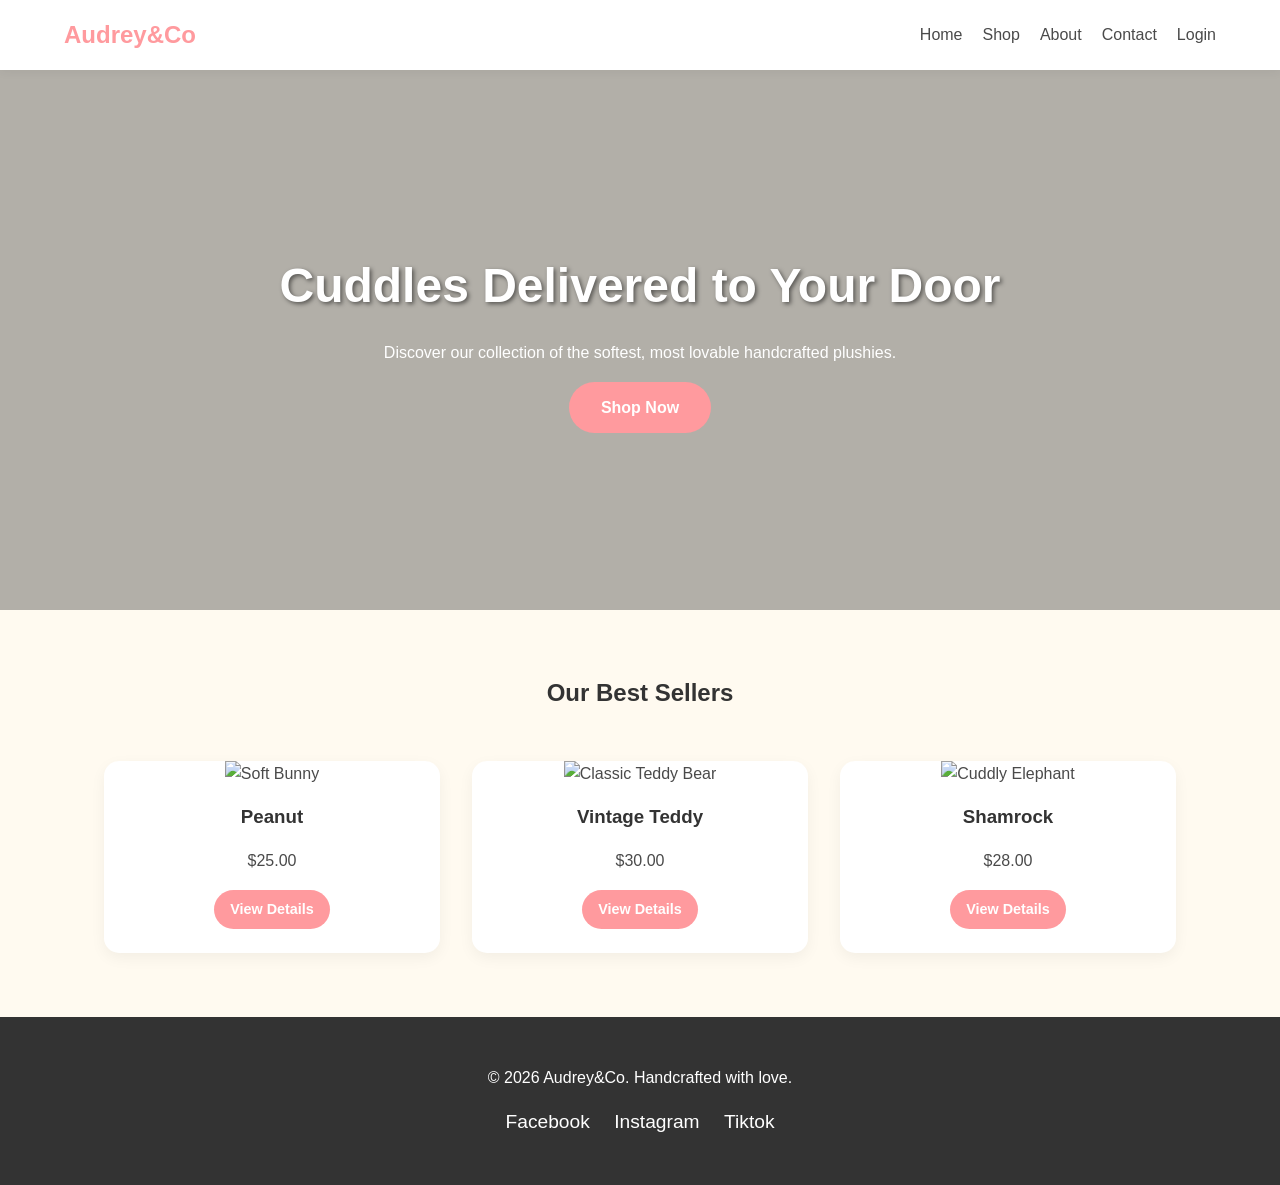
==== index.html @ 57f93fec "Add files via upload" ====
<!DOCTYPE html>
<html lang="en">
<head>
    <meta charset="UTF-8">
    <meta name="viewport" content="width=device-width, initial-scale=1.0">
    <title>Audrey&Co | Handcrafted Plushies & Soft Toys</title>
    <link rel="stylesheet" href="style.css">
</head>
<body>
    <header>
        <div class="logo">Audrey&Co</div>
        <nav>
            <ul>
                <li><a href="index.html">Home</a></li>
                <li><a href="products.html">Shop</a></li>
                <li><a href="about.html">About</a></li>
                <li><a href="contact.html">Contact</a></li>
                <li><a href="auth.html">Login</a></li>
            </ul>
        </nav>
    </header>

    <main>
        <section class="hero">
            <h1>Cuddles Delivered to Your Door</h1>
            <p>Discover our collection of the softest, most lovable handcrafted plushies.</p>
            <a href="products.html" class="btn">Shop Now</a>
        </section>

        <section class="featured-products container">
            <h2 style="text-align: center; margin-bottom: 3rem;">Our Best Sellers</h2>
            <div class="product-grid">
                <div class="product-card">
                    <img src="assets/1.jpg" alt="Soft Bunny">
                    <h3>Peanut</h3>
                    <p>$25.00</p>
                    <a href="#" class="btn" style="padding: 0.5rem 1rem; font-size: 0.9rem;">View Details</a>
                </div>
                <div class="product-card">
                    <img src="assets/2.webp" alt="Classic Teddy Bear">
                    <h3>Vintage Teddy</h3>
                    <p>$30.00</p>
                    <a href="#" class="btn" style="padding: 0.5rem 1rem; font-size: 0.9rem;">View Details</a>
                </div>
                <div class="product-card">
                    <img src="assets/3.jpg" alt="Cuddly Elephant">
                    <h3>Shamrock</h3>
                    <p>$28.00</p>
                    <a href="#" class="btn" style="padding: 0.5rem 1rem; font-size: 0.9rem;">View Details</a>
                </div>
            </div>
        </section>
    </main>

    <footer>
        <p>&copy; 2026 Audrey&Co. Handcrafted with love.</p>
        <div class="social-links">
            <a href="#">Facebook</a>
            <a href="#">Instagram</a>
            <a href="#">Tiktok</a>
        </div>
    </footer>
</body>
</html>
---- style.css ----
:root {
  --primary-color: #ff9a9e; 
  --secondary-color: #fad0c4; 
  --text-color: #4a4a4a;
  --bg-color: #fffaf0; 
  --white: #ffffff;
  --font-main: 'Segoe UI', Tahoma, Geneva, Verdana, sans-serif;
  --transition: all 0.3s ease;
}

* {
  margin: 0;
  padding: 0;
  box-sizing: border-box;
}

body {
  font-family: var(--font-main);
  line-height: 1.6;
  color: var(--text-color);
  background-color: var(--bg-color);
}

/* Typography */
h1, h2, h3 {
  margin-bottom: 1rem;
  color: #333;
}

a {
  text-decoration: none;
  color: inherit;
  transition: var(--transition);
}

/* Header & Nav */
header {
  background: var(--white);
  padding: 1rem 5%;
  display: flex;
  justify-content: space-between;
  align-items: center;
  box-shadow: 0 2px 10px rgba(0,0,0,0.05);
  position: sticky;
  top: 0;
  z-index: 1000;
}

.logo {
  font-size: 1.5rem;
  font-weight: bold;
  color: var(--primary-color);
}

nav ul {
  display: flex;
  list-style: none;
}

nav ul li {
  margin-left: 20px;
}

nav ul li a:hover {
  color: var(--primary-color);
}

/* Hero Section */
.hero {
  height: 60vh;
  background: linear-gradient(rgba(0,0,0,0.3), rgba(0,0,0,0.3)), url('assets/poster1.webp') center/cover no-repeat;
  display: flex;
  flex-direction: column;
  justify-content: center;
  align-items: center;
  text-align: center;
  color: var(--white);
  padding: 0 20px;
}

.hero h1 {
  font-size: 3rem;
  color: var(--white);
  text-shadow: 2px 2px 4px rgba(0,0,0,0.5);
}

.btn {
  display: inline-block;
  background: var(--primary-color);
  color: var(--white);
  padding: 0.8rem 2rem;
  border-radius: 50px;
  margin-top: 1rem;
  font-weight: bold;
}

.btn:hover {
  background: #ff7b81;
  transform: scale(1.05);
}

/* Sections */
section {
  padding: 4rem 5%;
}

.container {
  max-width: 1200px;
  margin: 0 auto;
}

/* Product Grid */
.product-grid {
  display: grid;
  grid-template-columns: repeat(auto-fit, minmax(250px, 1fr));
  gap: 2rem;
}

.product-card {
  background: var(--white);
  border-radius: 15px;
  overflow: hidden;
  box-shadow: 0 5px 15px rgba(0,0,0,0.05);
  text-align: center;
  padding-bottom: 1.5rem;
}

.product-card img {
  width: 100%;
  height: 250px;
  object-fit: cover;
}

.product-card h3 {
  margin-top: 1rem;
}

/* Footer */
footer {
  background: #333;
  color: var(--white);
  text-align: center;
  padding: 3rem 5%;
}

.social-links {
  margin-top: 1rem;
}

.social-links a {
  margin: 0 10px;
  font-size: 1.2rem;
}

/* Responsive Utilities */
@media (max-width: 768px) {
  header {
    flex-direction: column;
    padding: 1rem;
  }
  
  nav ul {
    margin-top: 1rem;
  }

  .hero h1 {
    font-size: 2rem;
  }
}
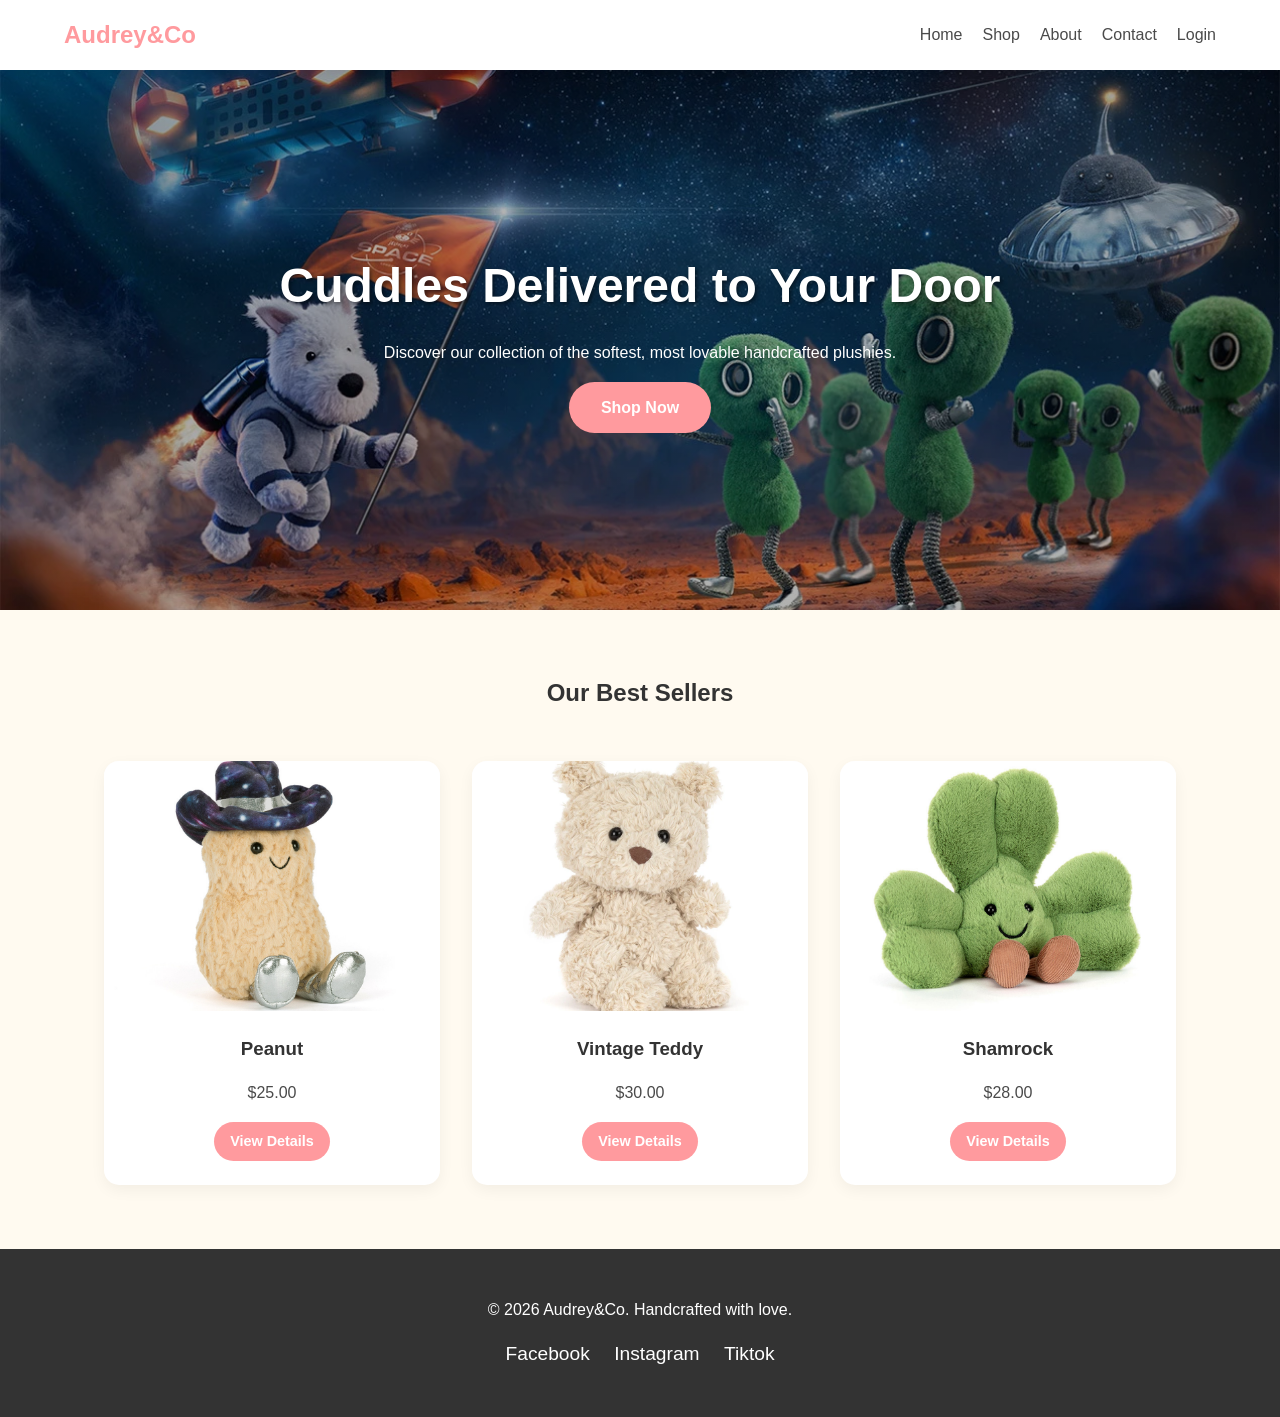
==== commit c4c1dde7: "Update index.html" ====
--- a/index.html
+++ b/index.html
@@ -55,9 +55,9 @@
     <footer>
         <p>&copy; 2026 Audrey&Co. Handcrafted with love.</p>
         <div class="social-links">
-            <a href="#">Facebook</a>
-            <a href="#">Instagram</a>
-            <a href="#">Tiktok</a>
+            <a href="https://facebook.com/audrey.acmm" target="_blank">Facebook</a>
+            <a href="https://www.instagram.com/audrey.acm?igsh=YXlpcDRjb2gwM3Bx&utm_source=qr" target="_blank">Instagram</a>
+            <a href="https://tiktok.com/@audrey.acm" target="_blank">Tiktok</a>
         </div>
     </footer>
 </body>
